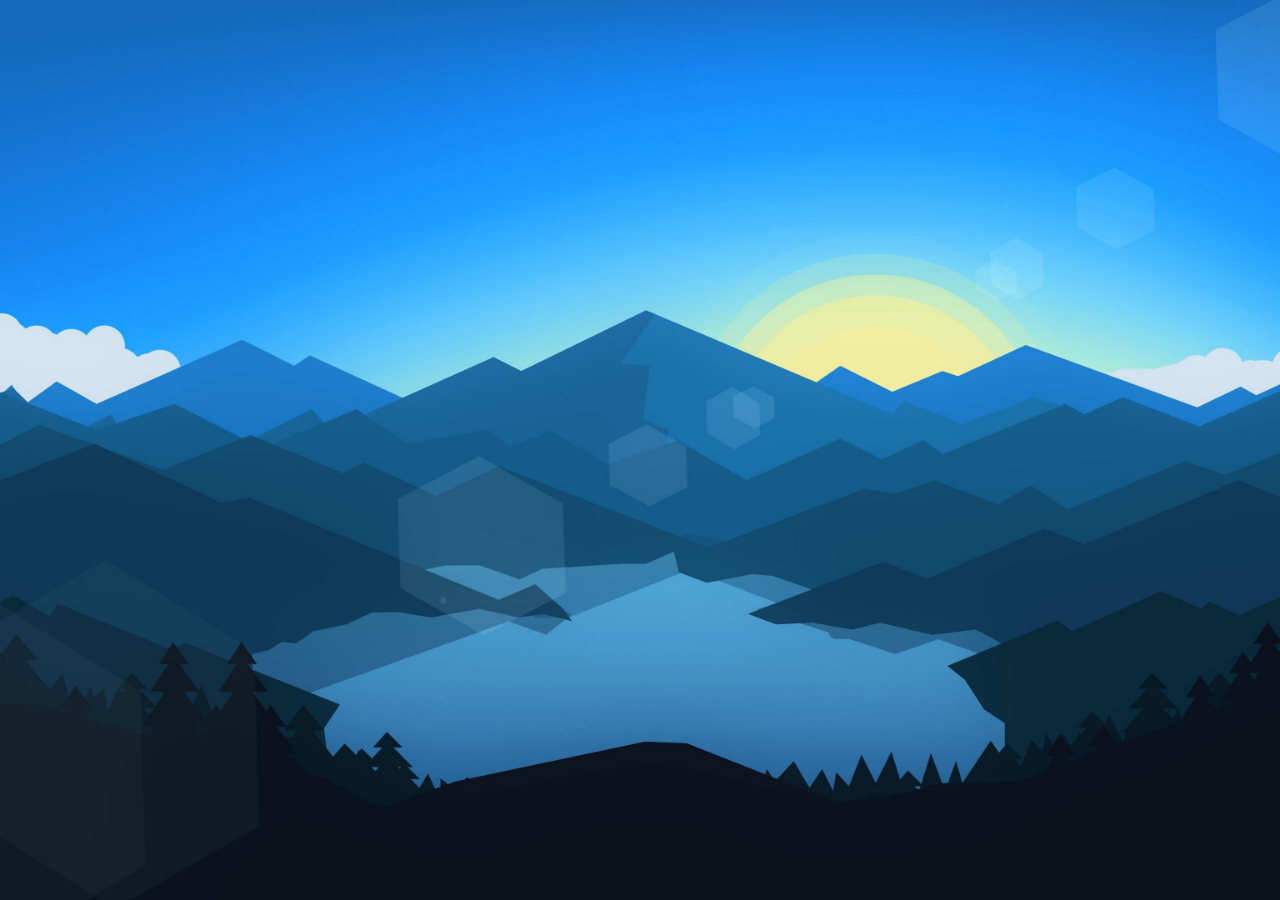
==== home.html @ 7ca6d8d6 "Began construction of Home page" ====
<html>
    <head>
        <title>Home</title>
        <meta charset="UTF-8">
        <meta name="viewport" content="width=device-width, initial-scale=1.0">
    </head>
    <style>
        body, html { height: 100%; margin: 0; color: #777; line-height: 1.8; }
        body, h1, h2, h3, h4, h5, h6 { font-family: "Lato", sans-serif; }
        .bgimg1 {
            background-image : url('./images/indexbg.jpg');
            height: 100%;
            background-position: center;
            background-size: cover;
            position: relative;
        }

    </style>
    <body>
        <div class="bgimg1"></div>
    </body>
</html>
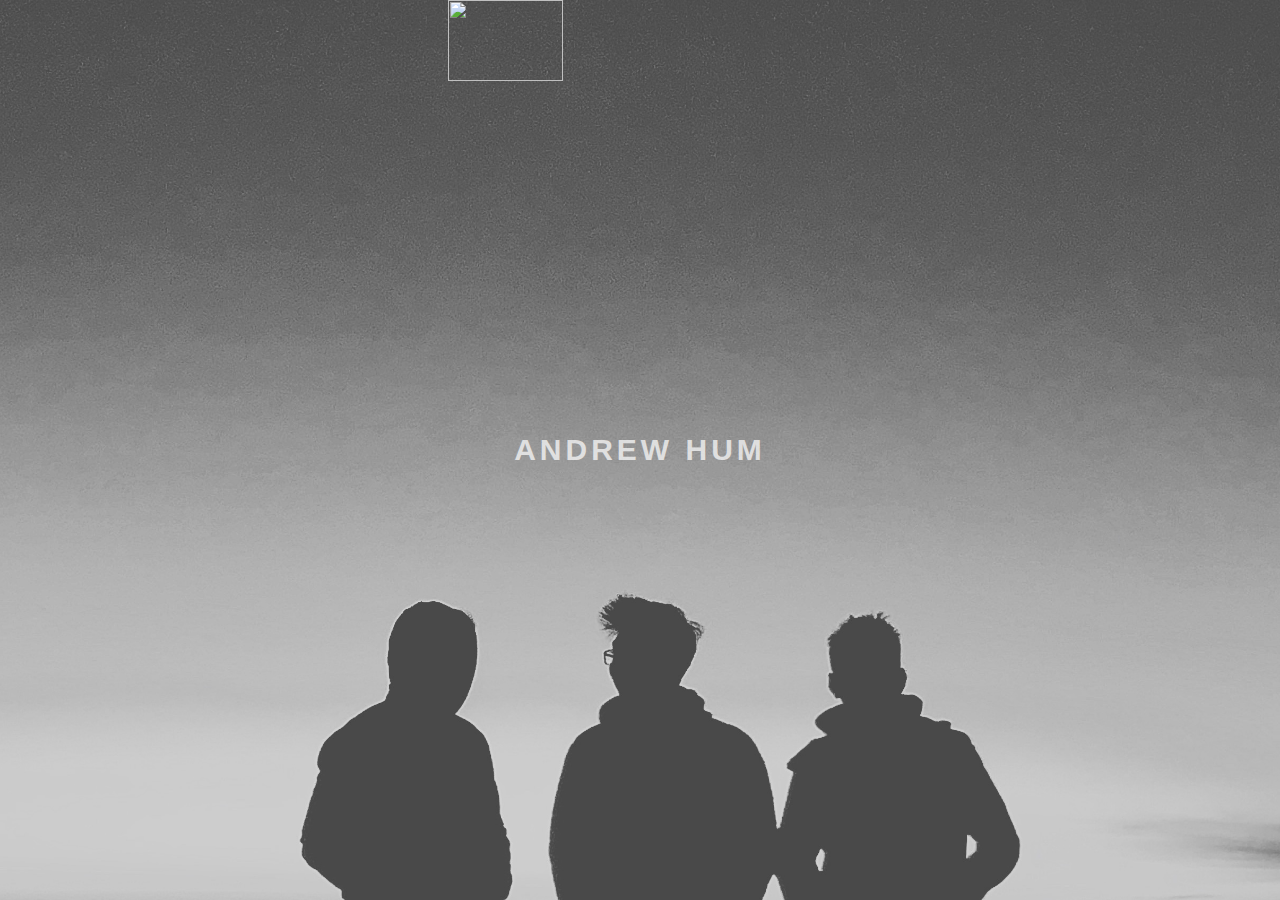
==== commit 4f4d70a8: "update" ====
--- a/home.html
+++ b/home.html
@@ -1,22 +1,66 @@
 <html>
     <head>
-        <title>Home</title>
+        <title>Andrew Hum</title>
         <meta charset="UTF-8">
         <meta name="viewport" content="width=device-width, initial-scale=1.0">
+        
     </head>
     <style>
         body, html { height: 100%; margin: 0; color: #777; line-height: 1.8; }
         body, h1, h2, h3, h4, h5, h6 { font-family: "Lato", sans-serif; }
+
+        .animate-opacity{animation:opac 0.8s}@keyframes opac{from{opacity:0} to{opacity:0.7}}
+
         .bgimg1 {
             background-image : url('./images/indexbg.jpg');
-            height: 100%;
+            min-height: 100%;
             background-position: center;
             background-size: cover;
+            background-repeat: no-repeat;
+            background-attachment: fixed;
             position: relative;
+        }
+
+        .center {
+            display: inline-block;
+            width: auto;
+            text-align: center;
+        }
+
+        .display-middle {
+            position: absolute;
+            top: 50%;
+            left: 50%;
+            transform:translate(-50%,-50%);
+        }
+
+        .title {
+            letter-spacing: 4px;
+            color: white;
+            font-size: 30px; 
+            font-weight: bold;
+            opacity: 0.7;
+        }
+
+        img {
+            display: block;
+            margin-left: auto;
+            margin-right: auto;
+        }
+        
+        .logo {
+
         }
 
     </style>
     <body>
-        <div class="bgimg1"></div>
+        <div class="bgimg1" id = "home">
+            <div class="logo">
+                <img src="./images/logo.png" style="width:30%">
+            </div>
+            <div class ="display-middle" style="white-space:nowrap">
+                <span class="center title animate-opacity">ANDREW HUM</span>
+            </div>
+        </div>
     </body>
 </html>